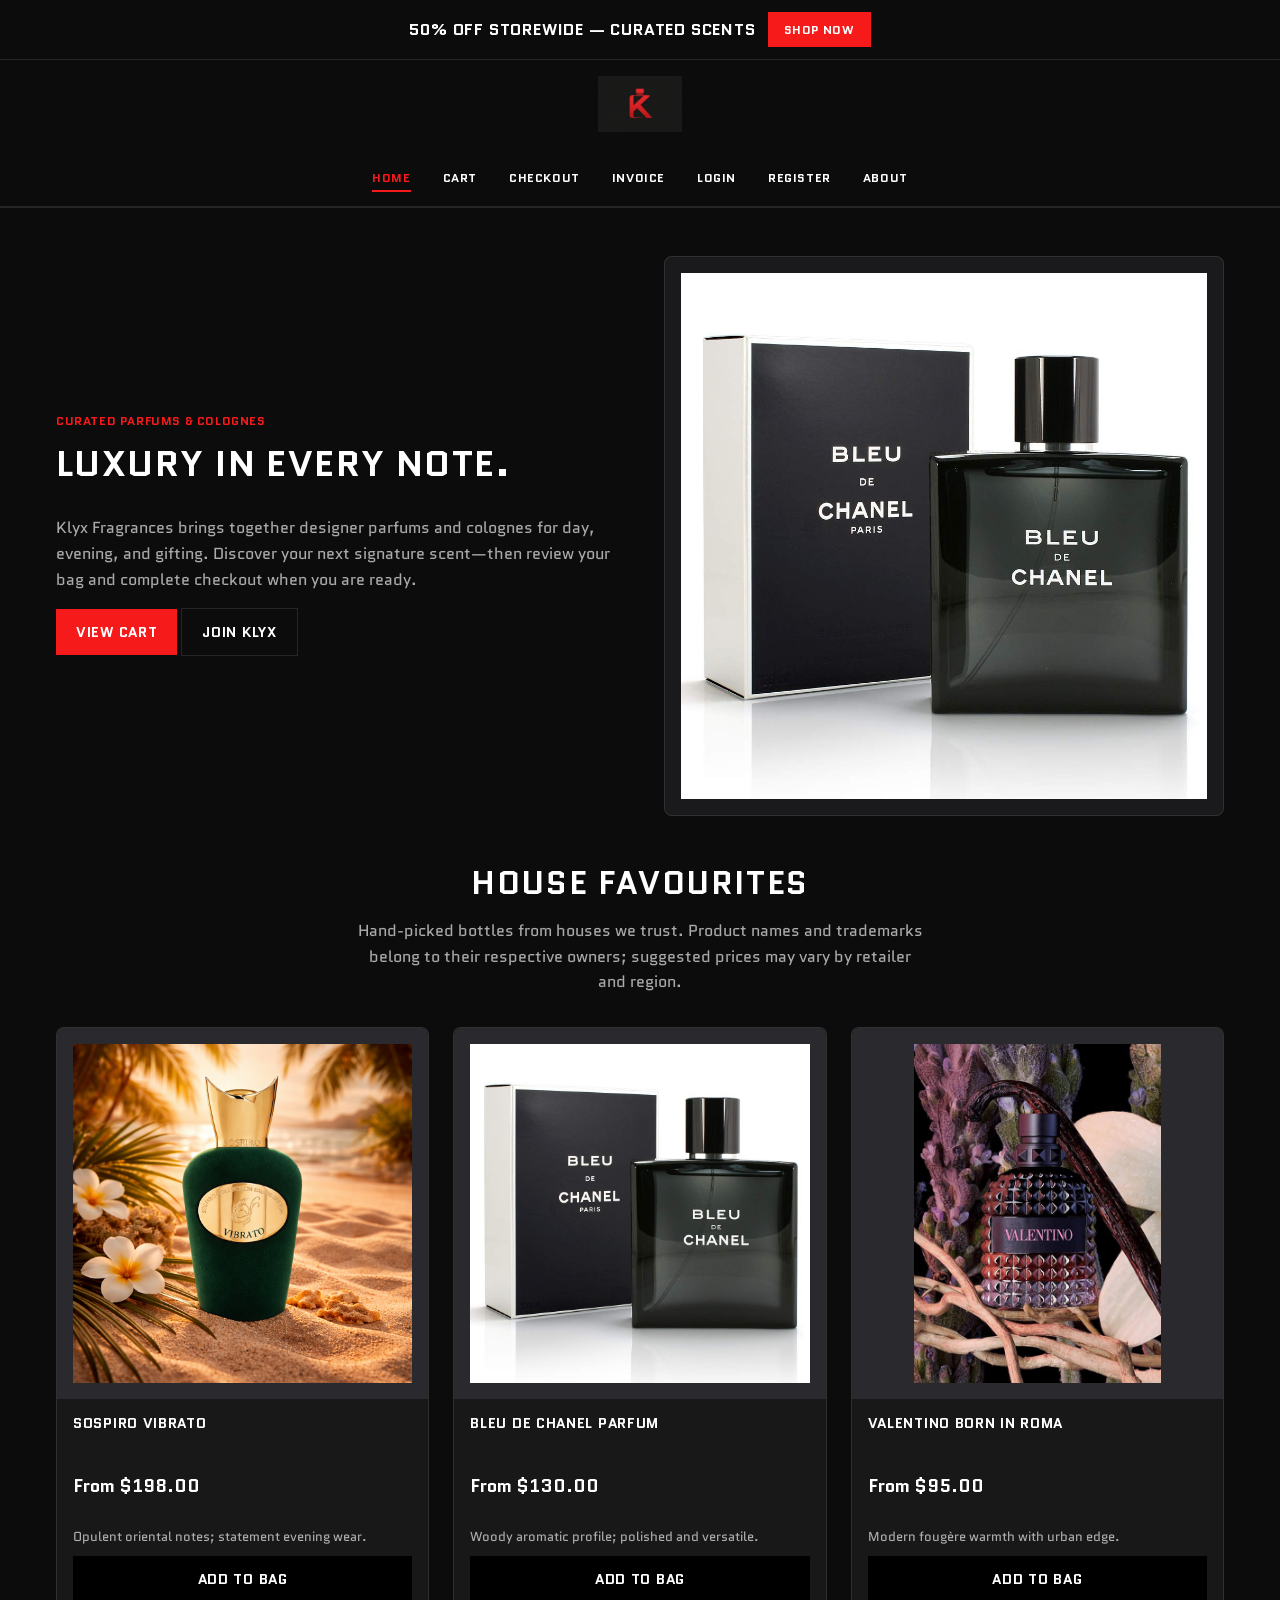
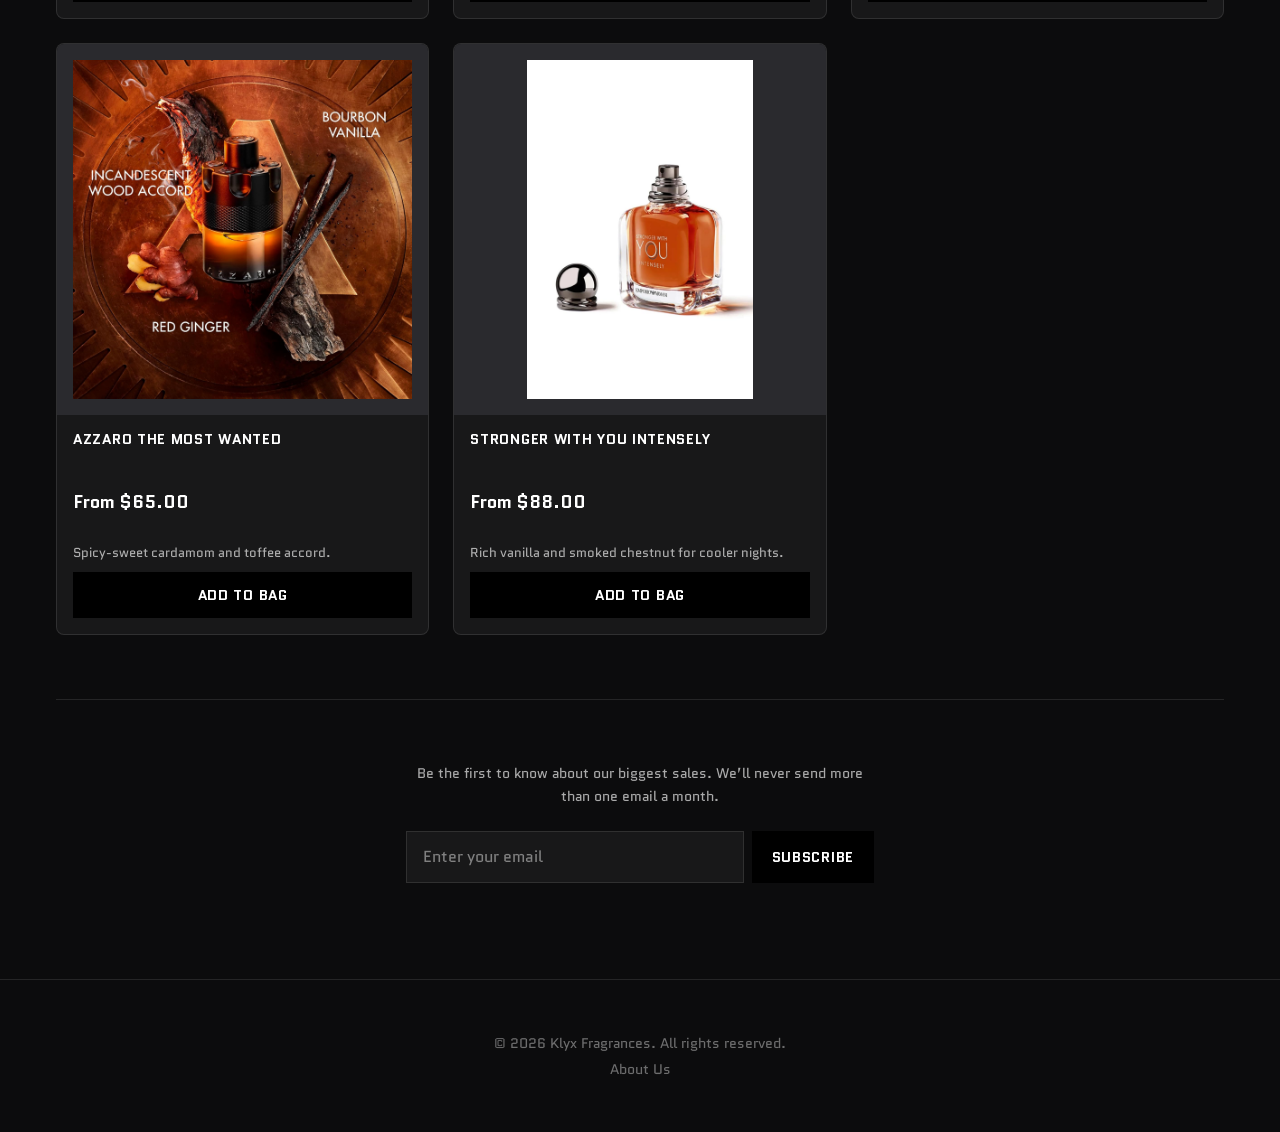
==== index.html @ 310edbad "jhj" ====
<!DOCTYPE html>
<html lang="en">
  <head>
    <meta charset="UTF-8" />
    <meta name="viewport" content="width=device-width, initial-scale=1.0" />
    <title>Klyx Fragrances | Home</title>
    <link rel="preconnect" href="https://fonts.googleapis.com" />
    <link rel="preconnect" href="https://fonts.gstatic.com" crossorigin />
    <link href="https://fonts.googleapis.com/css2?family=Quantico:wght@400;700&display=swap" rel="stylesheet" />
    <link rel="stylesheet" href="css/styles.css" />
  </head>
  <body>
    <div class="promo-banner">
      <div class="container">
        <div class="promo-banner-content">
          <span class="promo-text">50% off storewide — curated scents</span>
          <a class="promo-shop-btn" href="cart.html">Shop now</a>
        </div>
      </div>
    </div>

    <header class="site-header">
      <div class="container header-bar">
        <a class="brand" href="index.html">
          <img
            src="images/klyx-logo.png"
            width="180"
            height="56"
            alt="Klyx Fragrances logo: stylized red letter K shaped like a fragrance bottle on charcoal"
          />
        </a>
      </div>
      <nav class="main-nav site-nav" aria-label="Primary">
        <div class="container">
          <ul>
            <li><a href="index.html" aria-current="page">Home</a></li>
            <li><a href="cart.html">Cart</a></li>
            <li><a href="checkout.html">Checkout</a></li>
            <li><a href="invoice.html">Invoice</a></li>
            <li><a href="login.html">Login</a></li>
            <li><a href="register.html">Register</a></li>
            <li><a href="about.html">About</a></li>
          </ul>
        </div>
      </nav>
    </header>

    <main id="main">
      <div class="page-wrap">
        <section class="hero" aria-labelledby="hero-heading">
          <div>
            <p class="tagline">Curated parfums &amp; colognes</p>
            <h1 id="hero-heading">Luxury in every note.</h1>
            <p class="lead">
              Klyx Fragrances brings together designer parfums and colognes for day, evening, and gifting. Discover your
              next signature scent—then review your bag and complete checkout when you are ready.
            </p>
            <p>
              <a class="btn btn-primary" href="cart.html">View cart</a>
              <a class="btn btn-outline" href="register.html">Join Klyx</a>
            </p>
          </div>
          <div class="hero-visual">
            <img
              src="images/bleu-de-chanel-parfum.jpg"
              width="600"
              height="600"
              alt="Bleu de Chanel Parfum bottle on neutral background"
            />
          </div>
        </section>

        <section class="product-section" aria-labelledby="feat-heading">
          <h2 id="feat-heading" class="section-title">House favourites</h2>
          <p class="lead lead-centered">
            Hand-picked bottles from houses we trust. Product names and trademarks belong to their respective owners;
            suggested prices may vary by retailer and region.
          </p>
          <div class="product-grid">
            <article class="product-card">
              <div class="product-image-wrap">
                <img src="images/sospiro-vibrato.png" width="400" height="400" alt="Sospiro Vibrato fragrance bottle" />
              </div>
              <div class="body">
                <h3>Sospiro Vibrato</h3>
                <p class="price">From $198.00</p>
                <p>Opulent oriental notes; statement evening wear.</p>
                <a class="btn btn-secondary" href="cart.html">Add to bag</a>
              </div>
            </article>
            <article class="product-card">
              <div class="product-image-wrap">
                <img src="images/bleu-de-chanel-parfum.jpg" width="400" height="400" alt="Bleu de Chanel Parfum bottle" />
              </div>
              <div class="body">
                <h3>Bleu de Chanel Parfum</h3>
                <p class="price">From $130.00</p>
                <p>Woody aromatic profile; polished and versatile.</p>
                <a class="btn btn-secondary" href="cart.html">Add to bag</a>
              </div>
            </article>
            <article class="product-card">
              <div class="product-image-wrap">
                <img
                  src="images/valentino-born-in-roma.jpg"
                  width="400"
                  height="400"
                  alt="Valentino Born in Roma fragrance bottle"
                />
              </div>
              <div class="body">
                <h3>Valentino Born in Roma</h3>
                <p class="price">From $95.00</p>
                <p>Modern foug&egrave;re warmth with urban edge.</p>
                <a class="btn btn-secondary" href="cart.html">Add to bag</a>
              </div>
            </article>
            <article class="product-card">
              <div class="product-image-wrap">
                <img
                  src="images/azzaro-the-most-wanted.jpg"
                  width="400"
                  height="400"
                  alt="Azzaro The Most Wanted cologne bottle"
                />
              </div>
              <div class="body">
                <h3>Azzaro The Most Wanted</h3>
                <p class="price">From $65.00</p>
                <p>Spicy-sweet cardamom and toffee accord.</p>
                <a class="btn btn-secondary" href="cart.html">Add to bag</a>
              </div>
            </article>
            <article class="product-card">
              <div class="product-image-wrap">
                <img
                  src="images/stronger-with-you-intensely.jpg"
                  width="400"
                  height="400"
                  alt="Emporio Armani Stronger With You Intensely bottle"
                />
              </div>
              <div class="body">
                <h3>Stronger With You Intensely</h3>
                <p class="price">From $88.00</p>
                <p>Rich vanilla and smoked chestnut for cooler nights.</p>
                <a class="btn btn-secondary" href="cart.html">Add to bag</a>
              </div>
            </article>
          </div>
        </section>

        <section class="newsletter-section" aria-labelledby="news-heading">
          <h2 id="news-heading" class="sr-only">Newsletter</h2>
          <div class="container newsletter-content">
            <p class="newsletter-text">
              Be the first to know about our biggest sales. We&rsquo;ll never send more than one email a month.
            </p>
            <form class="newsletter-form" action="#" method="get">
              <label class="sr-only" for="news-email">Email</label>
              <input id="news-email" class="newsletter-input" type="email" name="email" placeholder="Enter your email" />
              <button class="newsletter-btn" type="submit">Subscribe</button>
            </form>
          </div>
        </section>
      </div>
    </main>

    <footer class="site-footer">
      <div class="footer-inner">
        <p>&copy; 2026 Klyx Fragrances. All rights reserved.</p>
        <p><a href="about.html">About Us</a></p>
      </div>
    </footer>
  </body>
</html>
---- css/styles.css ----
/*
  Klyx Fragrances — UI aligned with KLYXSHOP (dark storefront, Quantico, #f71a1a accents)
*/

:root {
  --klyx-bg: #0c0c0d;
  --klyx-surface: rgba(255, 255, 255, 0.05);
  --klyx-red: #f71a1a;
  --klyx-red-hover: #d41414;
  --klyx-border: rgba(255, 255, 255, 0.1);
  --klyx-text: #ffffff;
  --klyx-muted: rgba(255, 255, 255, 0.65);
  --klyx-faint: rgba(255, 255, 255, 0.4);
  --font-klyx: "Quantico", system-ui, sans-serif;
  --max-width: 1200px;
}

*,
*::before,
*::after {
  box-sizing: border-box;
}

html {
  scroll-behavior: smooth;
}

body {
  margin: 0;
  font-family: var(--font-klyx);
  color: var(--klyx-text);
  background: var(--klyx-bg);
  line-height: 1.6;
  min-height: 100vh;
  display: flex;
  flex-direction: column;
  overflow-x: hidden;
}

img {
  max-width: 100%;
  height: auto;
  display: block;
}

a {
  color: var(--klyx-red);
  text-decoration: none;
  transition: color 0.2s ease, opacity 0.2s ease;
}

a:hover {
  color: var(--klyx-red-hover);
}

.container {
  max-width: var(--max-width);
  margin: 0 auto;
  padding: 0 1rem;
}

/* --- Promo banner (KLYXSHOP) --- */
.promo-banner {
  background: var(--klyx-bg);
  border-bottom: 1px solid var(--klyx-border);
  padding: 0.75rem 0;
}

.promo-banner-content {
  display: flex;
  align-items: center;
  justify-content: center;
  gap: 0.75rem;
  flex-wrap: wrap;
}

.promo-text {
  color: var(--klyx-text);
  font-weight: 700;
  font-size: 0.875rem;
  letter-spacing: 0.05em;
  text-transform: uppercase;
}

@media (min-width: 768px) {
  .promo-text {
    font-size: 1rem;
  }
}

.promo-shop-btn {
  display: inline-block;
  background: var(--klyx-red);
  color: #fff;
  font-weight: 700;
  font-size: 0.75rem;
  padding: 0.5rem 1rem;
  border: none;
  border-radius: 0;
  cursor: pointer;
  text-transform: uppercase;
  letter-spacing: 0.05em;
  font-family: inherit;
  text-decoration: none;
  transition: background 0.3s ease;
}

.promo-shop-btn:hover {
  background: var(--klyx-red-hover);
  color: #fff;
}

/* --- Header + main nav --- */
.site-header {
  background: var(--klyx-bg);
  border-bottom: 1px solid var(--klyx-border);
  position: sticky;
  top: 0;
  z-index: 50;
}

.header-bar {
  display: flex;
  align-items: center;
  justify-content: center;
  padding: 1rem 0;
}

.brand {
  display: flex;
  align-items: center;
  justify-content: center;
  gap: 0.75rem;
  color: var(--klyx-text);
  text-decoration: none;
  font-weight: 700;
  letter-spacing: 0.05em;
  text-transform: uppercase;
  font-size: 0.875rem;
}

.brand:hover {
  color: var(--klyx-text);
  opacity: 0.85;
}

.brand img {
  height: 48px;
  width: auto;
  max-width: 180px;
  object-fit: contain;
}

@media (min-width: 768px) {
  .brand img {
    height: 56px;
  }
}

.main-nav {
  background: var(--klyx-bg);
  border-bottom: 1px solid var(--klyx-border);
  overflow-x: auto;
  -webkit-overflow-scrolling: touch;
}

.main-nav .container {
  padding-bottom: 0;
}

.site-nav ul {
  list-style: none;
  margin: 0;
  padding: 1rem 0;
  display: flex;
  align-items: center;
  justify-content: center;
  gap: 1rem 1.5rem;
  flex-wrap: nowrap;
  white-space: nowrap;
}

@media (min-width: 768px) {
  .site-nav ul {
    gap: 1.5rem 2rem;
  }
}

.site-nav a {
  font-weight: 700;
  font-size: 0.75rem;
  letter-spacing: 0.05em;
  text-transform: uppercase;
  text-decoration: none;
  color: var(--klyx-text);
  padding: 0.25rem 0;
  border-bottom: 2px solid transparent;
  transition: color 0.3s ease, border-color 0.3s ease;
}

.site-nav a:hover,
.site-nav a[aria-current="page"] {
  color: var(--klyx-red);
  border-color: var(--klyx-red);
}

main {
  flex: 1;
}

.page-wrap {
  max-width: var(--max-width);
  margin: 0 auto;
  padding: 2.5rem 1rem 3rem;
}

.page-wrap > h1 {
  font-size: 1.5rem;
  text-transform: uppercase;
  letter-spacing: 0.05em;
  color: var(--klyx-text);
  margin-bottom: 0.5rem;
}

@media (min-width: 768px) {
  .page-wrap > h1 {
    font-size: 1.75rem;
  }
}

/* Prose links in panels only — never override .btn text (was forcing red on red primary buttons) */
.panel a:not(.btn) {
  color: var(--klyx-red);
}

.panel a:not(.btn):hover {
  color: var(--klyx-red-hover);
}

/* Explicit contrast for link-styled buttons inside panels (belt-and-suspenders) */
.panel a.btn-primary,
.panel a.btn-secondary,
.panel a.btn-danger {
  color: #fff;
}

.panel a.btn-primary:hover,
.panel a.btn-secondary:hover,
.panel a.btn-danger:hover {
  color: #fff;
}

.panel a.btn-outline {
  color: var(--klyx-text);
}

.panel a.btn-outline:hover {
  color: var(--klyx-red);
}

/* --- Typography --- */
h1,
h2,
h3 {
  line-height: 1.2;
  margin-top: 0;
}

.lead {
  font-size: 1rem;
  color: var(--klyx-muted);
  max-width: 60ch;
}

.lead-centered {
  margin: -1rem auto 2rem;
  text-align: center;
  max-width: 52ch;
}

.section-title {
  font-weight: 700;
  font-size: 1.5rem;
  text-align: center;
  margin-bottom: 2rem;
  letter-spacing: 0.05em;
  text-transform: uppercase;
  color: var(--klyx-text);
}

@media (min-width: 768px) {
  .section-title {
    font-size: 2rem;
  }
}

/* --- Panels (forms, cart) --- */
.panel {
  background: var(--klyx-surface);
  border: 1px solid var(--klyx-border);
  border-radius: 8px;
  padding: 1.5rem;
}

.panel + .panel {
  margin-top: 1.5rem;
}

.panel h1 {
  font-size: 1.25rem;
  text-transform: uppercase;
  letter-spacing: 0.05em;
  color: var(--klyx-text);
}

/* --- Hero --- */
.hero {
  display: grid;
  grid-template-columns: 1fr;
  gap: 2rem;
  align-items: center;
  margin-bottom: 3rem;
  padding-top: 0.5rem;
}

@media (min-width: 900px) {
  .hero {
    grid-template-columns: 1fr 1fr;
    gap: 3rem;
  }
}

.hero-visual {
  border-radius: 8px;
  overflow: hidden;
  border: 1px solid var(--klyx-border);
  background: #1a1a1c;
}

.hero-visual img {
  width: 100%;
  object-fit: contain;
  aspect-ratio: 1;
  padding: 1rem;
}

.hero h1 {
  font-size: 1.75rem;
  text-transform: uppercase;
  letter-spacing: 0.04em;
}

@media (min-width: 768px) {
  .hero h1 {
    font-size: 2.25rem;
  }
}

/* --- Product grid (KLYXSHOP cards) --- */
.product-section {
  padding: 0 0 2rem;
}

.product-grid {
  display: grid;
  grid-template-columns: 1fr;
  gap: 1.5rem;
}

@media (min-width: 640px) {
  .product-grid {
    grid-template-columns: repeat(2, 1fr);
  }
}

@media (min-width: 1024px) {
  .product-grid {
    grid-template-columns: repeat(3, 1fr);
  }
}

@media (min-width: 1200px) {
  .product-grid {
    grid-template-columns: repeat(3, 1fr);
  }
}

.product-card {
  position: relative;
  background: var(--klyx-surface);
  border-radius: 8px;
  overflow: hidden;
  border: 1px solid var(--klyx-border);
  display: flex;
  flex-direction: column;
  transition: border-color 0.3s ease;
}

.product-card:hover {
  border-color: rgba(255, 255, 255, 0.2);
}

.product-card .product-image-wrap {
  position: relative;
  aspect-ratio: 1;
  background: #2a2a2e;
  overflow: hidden;
  flex-shrink: 0;
}

.product-card img {
  position: absolute;
  inset: 1rem;
  width: calc(100% - 2rem);
  height: calc(100% - 2rem);
  object-fit: contain;
}

.product-card .body {
  padding: 1rem;
  display: flex;
  flex-direction: column;
  gap: 0.5rem;
  flex: 1;
}

.product-card h3 {
  font-weight: 700;
  font-size: 0.875rem;
  letter-spacing: 0.05em;
  text-transform: uppercase;
  color: var(--klyx-text);
}

.price {
  font-weight: 700;
  font-size: 1.125rem;
  color: var(--klyx-text);
}

.product-card .body p:not(.price) {
  font-size: 0.8125rem;
  color: var(--klyx-muted);
  margin: 0;
}

/* --- Newsletter (home) --- */
.newsletter-section {
  border-top: 1px solid var(--klyx-border);
  padding: 3rem 0;
  margin-top: 2rem;
}

.newsletter-content {
  max-width: 500px;
  margin: 0 auto;
  text-align: center;
}

.newsletter-text {
  font-size: 0.875rem;
  margin-bottom: 1.5rem;
  color: var(--klyx-muted);
}

.newsletter-form {
  display: flex;
  gap: 0.5rem;
  flex-wrap: wrap;
  justify-content: center;
}

.newsletter-input {
  flex: 1;
  min-width: 200px;
  padding: 0.75rem 1rem;
  border: 1px solid var(--klyx-border);
  background: var(--klyx-surface);
  color: var(--klyx-text);
  font-size: 1rem;
  border-radius: 0;
  font-family: inherit;
}

.newsletter-input::placeholder {
  color: rgba(255, 255, 255, 0.45);
}

.newsletter-input:focus {
  outline: none;
  border-color: rgba(255, 255, 255, 0.35);
}

.newsletter-btn {
  background: #000;
  color: #fff;
  border: none;
  padding: 0.75rem 1.25rem;
  font-size: 0.875rem;
  font-weight: 700;
  cursor: pointer;
  text-transform: uppercase;
  letter-spacing: 0.05em;
  font-family: inherit;
  border-radius: 0;
  transition: background 0.3s ease;
}

.newsletter-btn:hover {
  background: var(--klyx-red);
}

/* --- Site footer --- */
.site-footer {
  background: var(--klyx-bg);
  border-top: 1px solid var(--klyx-border);
  padding: 3rem 1rem;
  margin-top: auto;
}

.footer-inner {
  max-width: var(--max-width);
  margin: 0 auto;
  text-align: center;
}

.site-footer p {
  margin: 0.25rem 0;
  font-size: 0.75rem;
  color: var(--klyx-faint);
}

@media (min-width: 768px) {
  .site-footer p {
    font-size: 0.875rem;
  }
}

.site-footer a {
  color: var(--klyx-faint);
  text-decoration: none;
  transition: color 0.3s ease;
}

.site-footer a:hover {
  color: rgba(255, 255, 255, 0.65);
}

/* --- Forms --- */
.form-grid {
  display: grid;
  gap: 1rem;
}

@media (min-width: 640px) {
  .form-grid.two {
    grid-template-columns: repeat(2, 1fr);
  }
}

label {
  font-weight: 700;
  font-size: 0.8125rem;
  letter-spacing: 0.03em;
  text-transform: uppercase;
  display: block;
  margin-bottom: 0.35rem;
  color: var(--klyx-muted);
}

input,
select,
textarea {
  width: 100%;
  padding: 0.75rem 1rem;
  border-radius: 0;
  border: 1px solid var(--klyx-border);
  font: inherit;
  font-size: 1rem;
  background: var(--klyx-surface);
  color: var(--klyx-text);
}

input::placeholder,
textarea::placeholder {
  color: rgba(255, 255, 255, 0.4);
}

input:focus,
select:focus,
textarea:focus {
  outline: none;
  border-color: rgba(255, 255, 255, 0.35);
}

.field-hint {
  font-size: 0.8125rem;
  color: var(--klyx-muted);
  margin-top: 0.25rem;
}

.form-actions {
  display: flex;
  flex-wrap: wrap;
  gap: 0.75rem;
  margin-top: 1.25rem;
}

/* --- Buttons --- */
.btn {
  display: inline-flex;
  align-items: center;
  justify-content: center;
  gap: 0.35rem;
  padding: 0.75rem 1.25rem;
  border-radius: 0;
  border: none;
  font: inherit;
  font-weight: 700;
  font-size: 0.75rem;
  letter-spacing: 0.05em;
  text-transform: uppercase;
  cursor: pointer;
  text-decoration: none;
  text-align: center;
  transition: background 0.3s ease, border-color 0.3s ease, color 0.3s ease;
}

@media (min-width: 768px) {
  .btn {
    font-size: 0.875rem;
  }
}

.btn-primary {
  background: var(--klyx-red);
  color: #fff;
}

.btn-primary:hover {
  background: var(--klyx-red-hover);
  color: #fff;
}

.btn-secondary {
  background: #000;
  color: #fff;
}

.btn-secondary:hover {
  background: var(--klyx-red);
  color: #fff;
}

.btn-outline {
  background: transparent;
  border: 1px solid var(--klyx-border);
  color: var(--klyx-text);
}

.btn-outline:hover {
  border-color: var(--klyx-red);
  color: var(--klyx-red);
}

.btn-danger {
  background: #3a1515;
  color: #fff;
  border: 1px solid rgba(247, 26, 26, 0.4);
}

.btn-danger:hover {
  background: var(--klyx-red);
  color: #fff;
}

/* --- Tables --- */
.table-wrap {
  overflow-x: auto;
}

table {
  width: 100%;
  border-collapse: collapse;
  font-size: 0.875rem;
}

th,
td {
  padding: 0.75rem;
  text-align: left;
  border-bottom: 1px solid var(--klyx-border);
  color: var(--klyx-text);
}

th {
  background: rgba(255, 255, 255, 0.06);
  font-weight: 700;
  text-transform: uppercase;
  font-size: 0.75rem;
  letter-spacing: 0.04em;
}

tfoot td,
tfoot th {
  font-weight: 700;
}

.numeric {
  text-align: right;
}

/* --- Checkout --- */
.checkout-layout {
  display: grid;
  gap: 1.5rem;
}

@media (min-width: 900px) {
  .checkout-layout {
    grid-template-columns: 1fr 1fr;
    align-items: start;
  }
}

.button-row {
  display: flex;
  flex-wrap: wrap;
  gap: 0.5rem;
}

.button-row .btn {
  flex: 1 1 auto;
  min-width: 100px;
}

/* --- About --- */
.info-list div {
  padding: 0.5rem 0;
  border-bottom: 1px dashed var(--klyx-border);
  display: grid;
  gap: 0.25rem;
}

@media (min-width: 500px) {
  .info-list div {
    grid-template-columns: 10rem 1fr;
    align-items: baseline;
  }
}

.info-list dt {
  font-weight: 700;
  font-size: 0.8125rem;
  text-transform: uppercase;
  letter-spacing: 0.03em;
  color: var(--klyx-muted);
}

.info-list dd {
  margin: 0;
  color: var(--klyx-text);
}

/* --- Utilities --- */
.sr-only {
  position: absolute;
  width: 1px;
  height: 1px;
  padding: 0;
  margin: -1px;
  overflow: hidden;
  clip: rect(0, 0, 0, 0);
  white-space: nowrap;
  border: 0;
}

.tagline {
  color: var(--klyx-red);
  font-weight: 700;
  letter-spacing: 0.05em;
  text-transform: uppercase;
  font-size: 0.75rem;
}
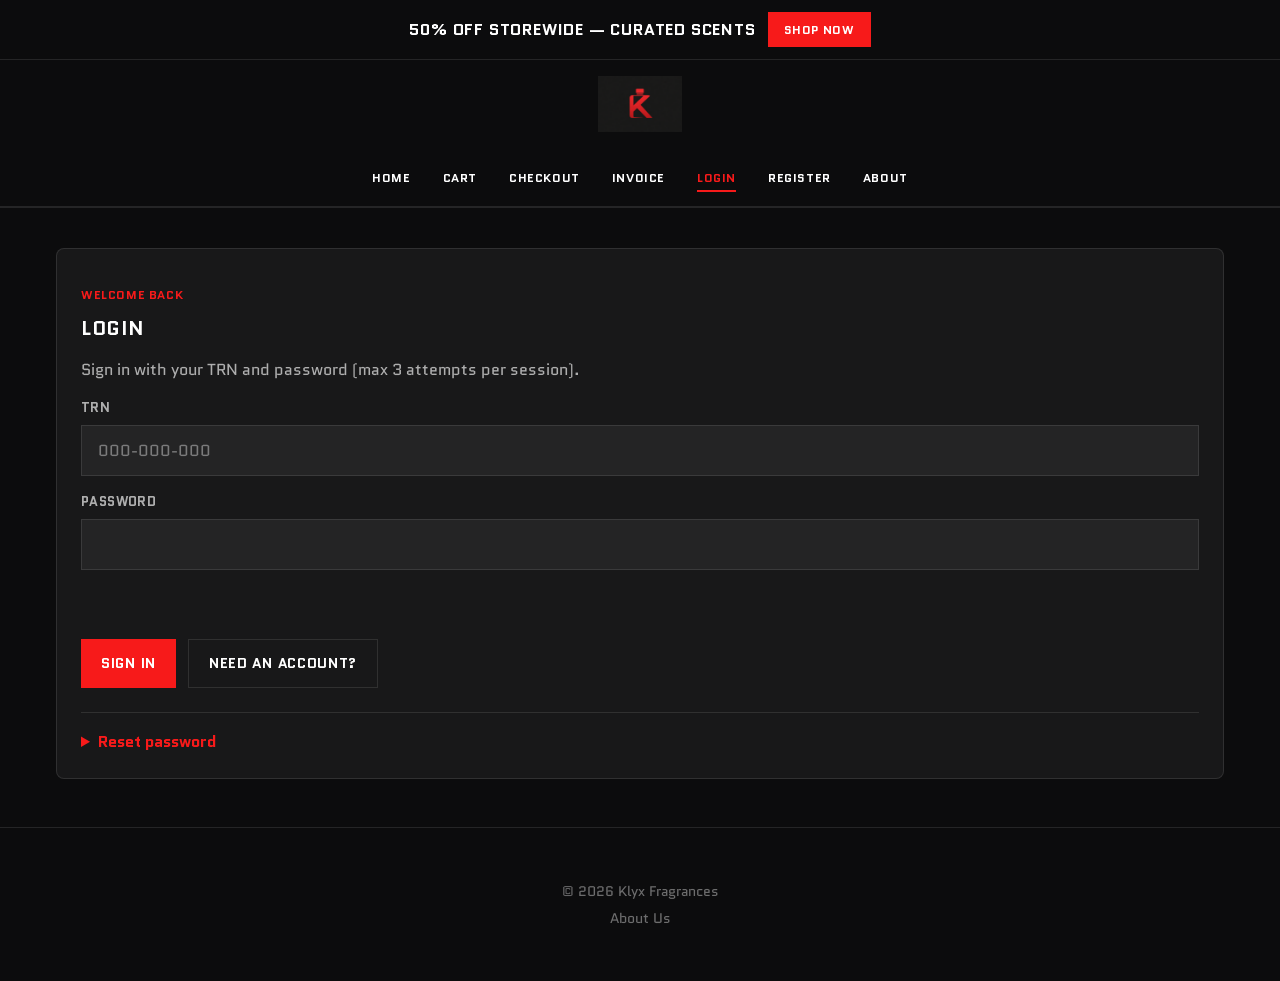
==== commit 814c35db: "nbnvc" ====
--- a/index.html
+++ b/index.html
@@ -3,13 +3,13 @@
   <head>
     <meta charset="UTF-8" />
     <meta name="viewport" content="width=device-width, initial-scale=1.0" />
-    <title>Klyx Fragrances | Home</title>
+    <title>Login | Klyx Fragrances</title>
     <link rel="preconnect" href="https://fonts.googleapis.com" />
     <link rel="preconnect" href="https://fonts.gstatic.com" crossorigin />
     <link href="https://fonts.googleapis.com/css2?family=Quantico:wght@400;700&display=swap" rel="stylesheet" />
     <link rel="stylesheet" href="css/styles.css" />
   </head>
-  <body>
+  <body data-page="login">
     <div class="promo-banner">
       <div class="container">
         <div class="promo-banner-content">
@@ -21,7 +21,7 @@
 
     <header class="site-header">
       <div class="container header-bar">
-        <a class="brand" href="index.html">
+        <a class="brand" href="home.html">
           <img
             src="images/klyx-logo.png"
             width="180"
@@ -33,11 +33,11 @@
       <nav class="main-nav site-nav" aria-label="Primary">
         <div class="container">
           <ul>
-            <li><a href="index.html" aria-current="page">Home</a></li>
+            <li><a href="home.html">Home</a></li>
             <li><a href="cart.html">Cart</a></li>
             <li><a href="checkout.html">Checkout</a></li>
             <li><a href="invoice.html">Invoice</a></li>
-            <li><a href="login.html">Login</a></li>
+            <li><a href="index.html" aria-current="page">Login</a></li>
             <li><a href="register.html">Register</a></li>
             <li><a href="about.html">About</a></li>
           </ul>
@@ -47,130 +47,58 @@
 
     <main id="main">
       <div class="page-wrap">
-        <section class="hero" aria-labelledby="hero-heading">
-          <div>
-            <p class="tagline">Curated parfums &amp; colognes</p>
-            <h1 id="hero-heading">Luxury in every note.</h1>
-            <p class="lead">
-              Klyx Fragrances brings together designer parfums and colognes for day, evening, and gifting. Discover your
-              next signature scent—then review your bag and complete checkout when you are ready.
-            </p>
-            <p>
-              <a class="btn btn-primary" href="cart.html">View cart</a>
-              <a class="btn btn-outline" href="register.html">Join Klyx</a>
-            </p>
-          </div>
-          <div class="hero-visual">
-            <img
-              src="images/bleu-de-chanel-parfum.jpg"
-              width="600"
-              height="600"
-              alt="Bleu de Chanel Parfum bottle on neutral background"
-            />
-          </div>
-        </section>
+        <section class="panel" aria-labelledby="login-heading">
+          <p class="tagline">Welcome back</p>
+          <h1 id="login-heading">Login</h1>
+          <p class="lead">Sign in with your TRN and password (max 3 attempts per session).</p>
 
-        <section class="product-section" aria-labelledby="feat-heading">
-          <h2 id="feat-heading" class="section-title">House favourites</h2>
-          <p class="lead lead-centered">
-            Hand-picked bottles from houses we trust. Product names and trademarks belong to their respective owners;
-            suggested prices may vary by retailer and region.
-          </p>
-          <div class="product-grid">
-            <article class="product-card">
-              <div class="product-image-wrap">
-                <img src="images/sospiro-vibrato.png" width="400" height="400" alt="Sospiro Vibrato fragrance bottle" />
+          <form id="login-form" class="form-grid" action="#" method="get">
+            <div>
+              <label for="login-trn">TRN</label>
+              <input id="login-trn" name="trn" type="text" inputmode="numeric" autocomplete="off" placeholder="000-000-000" required />
+            </div>
+            <div>
+              <label for="login-password">Password</label>
+              <input id="login-password" name="password" type="password" autocomplete="current-password" required />
+            </div>
+            <p id="login-msg" class="field-hint" role="status"></p>
+            <div class="form-actions">
+              <button class="btn btn-primary" type="submit">Sign in</button>
+              <a class="btn btn-outline" href="register.html">Need an account?</a>
+            </div>
+          </form>
+
+          <details class="panel-details">
+            <summary>Reset password</summary>
+            <form id="reset-password-form" class="form-grid" action="#" method="get" style="margin-top: 1rem">
+              <div>
+                <label for="reset-trn">TRN</label>
+                <input id="reset-trn" type="text" inputmode="numeric" placeholder="000-000-000" required />
               </div>
-              <div class="body">
-                <h3>Sospiro Vibrato</h3>
-                <p class="price">From $198.00</p>
-                <p>Opulent oriental notes; statement evening wear.</p>
-                <a class="btn btn-secondary" href="cart.html">Add to bag</a>
+              <div>
+                <label for="reset-password">New password</label>
+                <input id="reset-password" type="password" autocomplete="new-password" required />
               </div>
-            </article>
-            <article class="product-card">
-              <div class="product-image-wrap">
-                <img src="images/bleu-de-chanel-parfum.jpg" width="400" height="400" alt="Bleu de Chanel Parfum bottle" />
+              <div>
+                <label for="reset-password-confirm">Confirm new password</label>
+                <input id="reset-password-confirm" type="password" autocomplete="new-password" required />
               </div>
-              <div class="body">
-                <h3>Bleu de Chanel Parfum</h3>
-                <p class="price">From $130.00</p>
-                <p>Woody aromatic profile; polished and versatile.</p>
-                <a class="btn btn-secondary" href="cart.html">Add to bag</a>
+              <p id="reset-msg" class="field-hint" role="status"></p>
+              <div class="form-actions">
+                <button class="btn btn-primary" type="submit">Update password</button>
               </div>
-            </article>
-            <article class="product-card">
-              <div class="product-image-wrap">
-                <img
-                  src="images/valentino-born-in-roma.jpg"
-                  width="400"
-                  height="400"
-                  alt="Valentino Born in Roma fragrance bottle"
-                />
-              </div>
-              <div class="body">
-                <h3>Valentino Born in Roma</h3>
-                <p class="price">From $95.00</p>
-                <p>Modern foug&egrave;re warmth with urban edge.</p>
-                <a class="btn btn-secondary" href="cart.html">Add to bag</a>
-              </div>
-            </article>
-            <article class="product-card">
-              <div class="product-image-wrap">
-                <img
-                  src="images/azzaro-the-most-wanted.jpg"
-                  width="400"
-                  height="400"
-                  alt="Azzaro The Most Wanted cologne bottle"
-                />
-              </div>
-              <div class="body">
-                <h3>Azzaro The Most Wanted</h3>
-                <p class="price">From $65.00</p>
-                <p>Spicy-sweet cardamom and toffee accord.</p>
-                <a class="btn btn-secondary" href="cart.html">Add to bag</a>
-              </div>
-            </article>
-            <article class="product-card">
-              <div class="product-image-wrap">
-                <img
-                  src="images/stronger-with-you-intensely.jpg"
-                  width="400"
-                  height="400"
-                  alt="Emporio Armani Stronger With You Intensely bottle"
-                />
-              </div>
-              <div class="body">
-                <h3>Stronger With You Intensely</h3>
-                <p class="price">From $88.00</p>
-                <p>Rich vanilla and smoked chestnut for cooler nights.</p>
-                <a class="btn btn-secondary" href="cart.html">Add to bag</a>
-              </div>
-            </article>
-          </div>
-        </section>
-
-        <section class="newsletter-section" aria-labelledby="news-heading">
-          <h2 id="news-heading" class="sr-only">Newsletter</h2>
-          <div class="container newsletter-content">
-            <p class="newsletter-text">
-              Be the first to know about our biggest sales. We&rsquo;ll never send more than one email a month.
-            </p>
-            <form class="newsletter-form" action="#" method="get">
-              <label class="sr-only" for="news-email">Email</label>
-              <input id="news-email" class="newsletter-input" type="email" name="email" placeholder="Enter your email" />
-              <button class="newsletter-btn" type="submit">Subscribe</button>
             </form>
-          </div>
+          </details>
         </section>
       </div>
     </main>
 
     <footer class="site-footer">
       <div class="footer-inner">
-        <p>&copy; 2026 Klyx Fragrances. All rights reserved.</p>
+        <p>&copy; 2026 Klyx Fragrances</p>
         <p><a href="about.html">About Us</a></p>
       </div>
     </footer>
+    <script src="js/script.js" defer></script>
   </body>
 </html>
--- a/css/styles.css
+++ b/css/styles.css
@@ -782,3 +782,75 @@
   text-transform: uppercase;
   font-size: 0.75rem;
 }
+
+/* --- JS helpers (forms + analytics) --- */
+.form-msg--error {
+  color: #ff6b6b !important;
+}
+
+.form-msg--ok {
+  color: #7dffb2 !important;
+}
+
+.panel-details {
+  margin-top: 1.5rem;
+  padding-top: 1rem;
+  border-top: 1px solid var(--klyx-border);
+}
+
+.panel-details summary {
+  cursor: pointer;
+  color: var(--klyx-red);
+  font-weight: 700;
+}
+
+.bar-chart {
+  display: flex;
+  flex-direction: column;
+  gap: 0.5rem;
+  margin: 1rem 0;
+}
+
+.bar-chart-row {
+  display: grid;
+  grid-template-columns: 8rem 1fr 2rem;
+  gap: 0.5rem;
+  align-items: center;
+  font-size: 0.875rem;
+}
+
+@media (max-width: 500px) {
+  .bar-chart-row {
+    grid-template-columns: 1fr;
+  }
+}
+
+.bar-chart-label {
+  color: var(--klyx-muted);
+}
+
+.bar-chart-track {
+  height: 0.65rem;
+  background: var(--klyx-surface);
+  border: 1px solid var(--klyx-border);
+}
+
+.bar-chart-fill {
+  height: 100%;
+  background: var(--klyx-red);
+  min-width: 2px;
+}
+
+.bar-chart-value {
+  text-align: right;
+  font-weight: 700;
+}
+
+.cart-qty-input {
+  width: 4rem;
+  padding: 0.35rem 0.5rem;
+  font: inherit;
+  border: 1px solid var(--klyx-border);
+  background: #111;
+  color: var(--klyx-text);
+}
